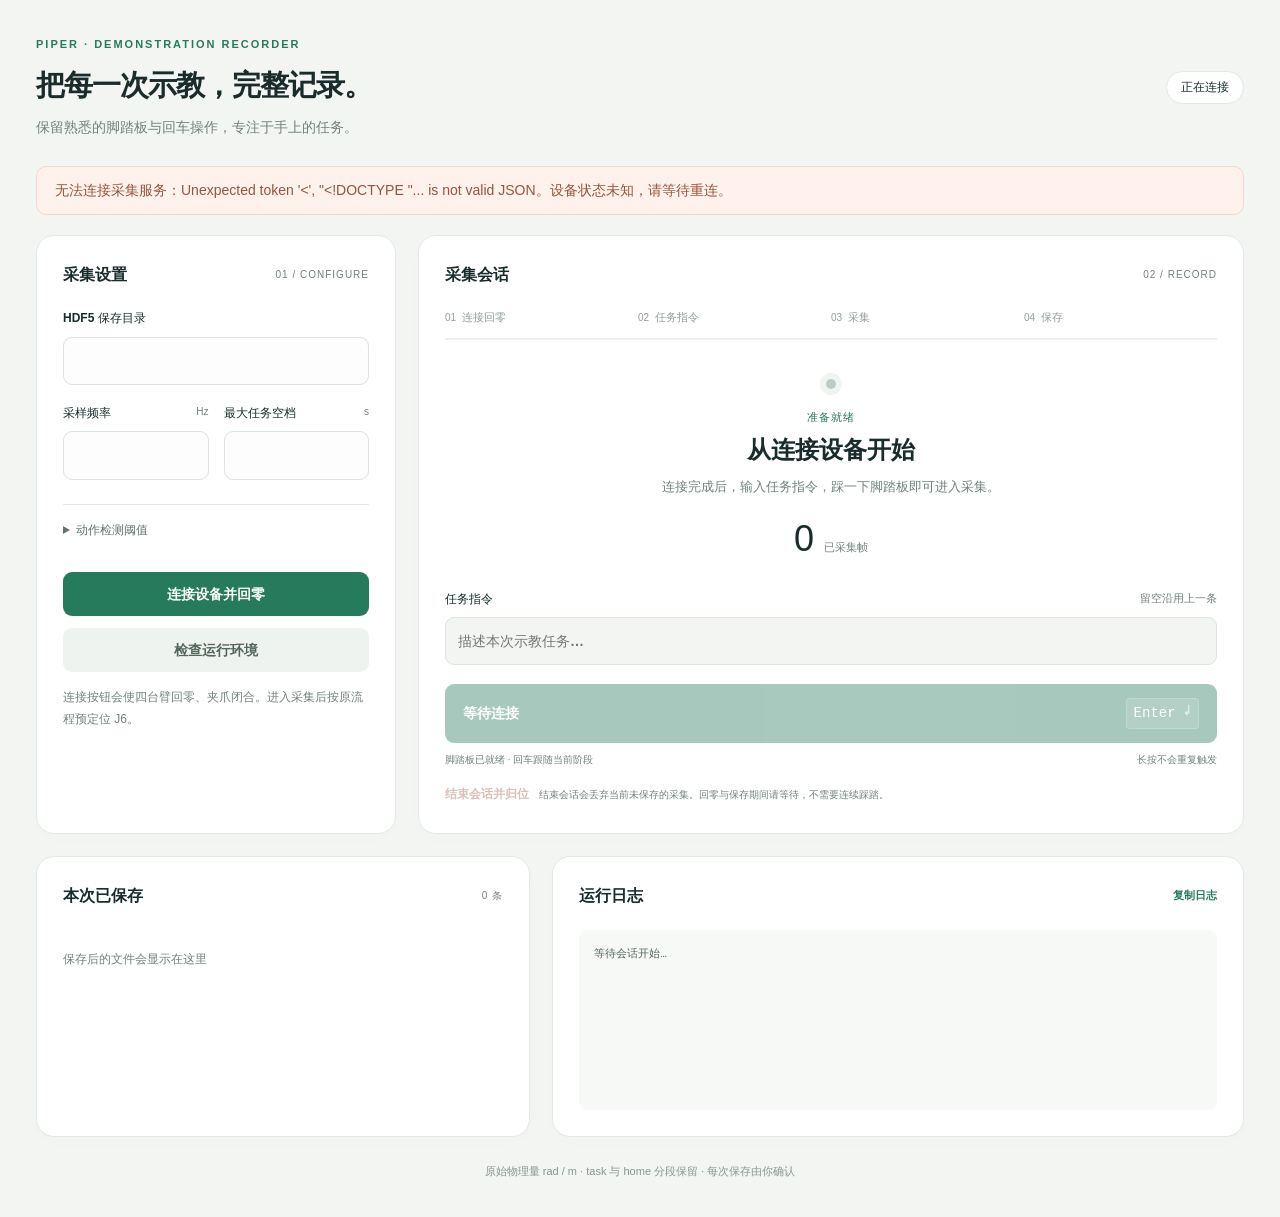
==== web/recorder/index.html @ da50b567 "Integrate workflow web console and harden data and runtime lifecycles Add a unified eight-module wor" ====
<!doctype html><html lang="zh-CN"><head><meta charset="utf-8"><meta name="viewport" content="width=device-width,initial-scale=1"><title>Piper 采集 · easyEmbodiedDeploy</title><link rel="stylesheet" href="styles.css"><script src="app.js" defer></script></head><body>
<main><header><div><p class="eyebrow">PIPER · DEMONSTRATION RECORDER</p><h1>把每一次示教，完整记录。</h1><p class="subtitle">保留熟悉的脚踏板与回车操作，专注于手上的任务。</p></div><span id="connection" class="badge">正在连接</span></header>
<div id="error" class="error" role="alert" hidden></div>
<div class="layout"><section class="card settings"><div class="section-head"><h2>采集设置</h2><span>01 / CONFIGURE</span></div><form id="config"><fieldset id="config-fields"><label>HDF5 保存目录<input name="output" required spellcheck="false"></label><div class="two"><label>采样频率 <small>Hz</small><input name="hz" type="number" min="0.001" step="any" required></label><label>最大任务空档 <small>s</small><input name="max_task_gap_s" type="number" min="0.001" step="any" required></label></div><details><summary>动作检测阈值</summary><label>关节变化 <small>rad</small><input name="start_joint_delta_rad" type="number" min="0.000001" step="any" required></label><label>夹爪变化 <small>m</small><input name="start_gripper_delta_m" type="number" min="0.000001" step="any" required></label><p class="hint">超过阈值后才开始写入 task 帧。跟随仍为 200 Hz，图像仍为 224 × 224。</p></details></fieldset><button id="start" class="primary" type="submit">连接设备并回零</button></form><button id="check" class="quiet">检查运行环境</button><p class="hint">连接按钮会使四台臂回零、夹爪闭合。进入采集后按原流程预定位 J6。</p></section>
<section class="card session"><div class="section-head"><h2>采集会话</h2><span>02 / RECORD</span></div><ol class="steps"><li data-step="home">连接回零</li><li data-step="instruction">任务指令</li><li data-step="capture">采集</li><li data-step="review">保存</li></ol><div class="stage"><span class="pulse" id="pulse"></span><p id="phase-tag">准备就绪</p><h2 id="phase-title">从连接设备开始</h2><p id="phase-help">连接完成后，输入任务指令，踩一下脚踏板即可进入采集。</p><div class="frame-count"><strong id="frames">0</strong><span>已采集帧</span></div></div><label class="task-label">任务指令 <span>留空沿用上一条</span><input id="instruction" autocomplete="off" placeholder="描述本次示教任务…" disabled></label><div class="actions"><button id="pedal" class="primary pedal" disabled><span id="pedal-label">等待连接</span><kbd>Enter ↵</kbd></button><button id="discard" class="quiet" hidden>丢弃本条</button></div><div class="pedal-note"><span id="pedal-status">页面获得焦点后可使用脚踏板</span><span>长按不会重复触发</span></div><button id="stop" class="danger-link" disabled>结束会话并归位</button><p class="hint">结束会话会丢弃当前未保存的采集。回零与保存期间请等待，不需要连续踩踏。</p></section></div>
<div class="bottom"><section class="card"><div class="section-head"><h2>本次已保存</h2><span id="saved-count">0 条</span></div><ul id="saved" class="saved"><li class="empty">保存后的文件会显示在这里</li></ul></section><section class="card"><div class="section-head"><h2>运行日志</h2><button id="copy-log" class="text-button">复制日志</button></div><pre id="logs" tabindex="0">等待会话开始…</pre></section></div><footer>原始物理量 rad / m · task 与 home 分段保留 · 每次保存由你确认</footer></main></body></html>
---- web/recorder/styles.css ----
:root {
  color-scheme: light;
  --bg: #f3f5f3;
  --ink: #192c2b;
  --muted: #72817c;
  --line: #e2e9e4;
  --green: #267b5c;
  --soft: #e9f4ee
}

* {
  box-sizing: border-box
}

body {
  margin: 0;
  background: var(--bg);
  color: var(--ink);
  font: 14px/1.6 -apple-system, BlinkMacSystemFont, "Segoe UI", "PingFang SC", "Microsoft YaHei", sans-serif
}

main {
  max-width: 1420px;
  margin: auto;
  padding: 36px
}

header {
  display: flex;
  align-items: center;
  justify-content: space-between;
  gap: 24px;
  margin-bottom: 28px
}

.eyebrow {
  letter-spacing: 2px;
  font-size: 11px;
  font-weight: 700;
  color: var(--green);
  margin: 0 0 8px
}

h1 {
  font-size: 29px;
  letter-spacing: -1px;
  margin: 0
}

h2 {
  font-size: 16px;
  margin: 0
}

.subtitle {
  color: var(--muted);
  margin: 8px 0 0
}

.badge {
  white-space: nowrap;
  border: 1px solid var(--line);
  border-radius: 24px;
  padding: 6px 14px;
  background: white;
  font-size: 12px
}

.layout {
  display: grid;
  grid-template-columns: 360px 1fr;
  gap: 22px
}

.card {
  background: white;
  border: 1px solid var(--line);
  border-radius: 18px;
  padding: 26px;
  box-shadow: 0 5px 22px #253e2c03
}

.section-head {
  display: flex;
  justify-content: space-between;
  align-items: center;
  margin-bottom: 22px
}

.section-head>span {
  font-size: 10px;
  color: var(--muted);
  letter-spacing: 1px
}

fieldset {
  margin: 0;
  padding: 0;
  border: 0;
  min-width: 0
}

label {
  display: block;
  font-weight: 550;
  font-size: 12px;
  margin-bottom: 19px
}

input {
  display: block;
  width: 100%;
  margin-top: 8px;
  border: 1px solid #dce4de;
  border-radius: 9px;
  padding: 12px;
  background: #fcfdfc;
  color: var(--ink);
  font: inherit;
  font-size: 14px
}

input:focus {
  outline: 3px solid #267b5c20;
  border-color: var(--green)
}

input:disabled {
  background: #f3f5f3;
  color: #85908a
}

small {
  float: right;
  font-weight: 400;
  color: var(--muted)
}

.two {
  display: grid;
  grid-template-columns: 1fr 1fr;
  gap: 15px
}

button {
  font: inherit;
  font-weight: 600;
  border: 0;
  border-radius: 9px;
  padding: 11px 18px;
  cursor: pointer;
  transition: background .15s, opacity .15s
}

button:focus-visible,
summary:focus-visible {
  outline: 3px solid #73bb9d;
  outline-offset: 3px
}

button:disabled {
  cursor: not-allowed;
  opacity: .4
}

.primary {
  background: var(--green);
  color: white
}

.primary:hover:not(:disabled) {
  background: #1e624a
}

.settings .primary,
.settings>.quiet {
  width: 100%;
  margin-top: 12px
}

.quiet {
  background: #eef3ef;
  color: #52665c
}

.hint {
  font-size: 12px;
  color: var(--muted);
  line-height: 1.8;
  margin: 15px 0 0
}

details {
  border-top: 1px solid var(--line);
  padding-top: 16px;
  margin: 5px 0
}

summary {
  cursor: pointer;
  font-size: 12px;
  color: #63756b;
  margin-bottom: 15px
}

.steps {
  display: flex;
  gap: 0;
  list-style: none;
  padding: 0;
  margin: 0 0 18px;
  counter-reset: steps
}

.steps li {
  flex: 1;
  position: relative;
  color: #92a098;
  font-size: 11px;
  border-bottom: 2px solid #edf2ee;
  padding-bottom: 11px
}

.steps li:before {
  counter-increment: steps;
  content: counter(steps, decimal-leading-zero);
  font-size: 10px;
  display: inline-block;
  margin-right: 6px
}

.steps li.active {
  color: var(--green);
  border-color: var(--green)
}

.stage {
  text-align: center;
  padding: 15px 5px 22px
}

.pulse {
  display: inline-block;
  width: 10px;
  height: 10px;
  border-radius: 50%;
  background: #becbc2;
  box-shadow: 0 0 0 6px #f1f5f2
}

.pulse.live {
  background: #268362;
  box-shadow: 0 0 0 6px #e8f4ed
}

#phase-tag {
  font-size: 11px;
  color: var(--green);
  letter-spacing: 1px;
  margin: 14px 0 4px
}

#phase-title {
  font-size: 24px
}

#phase-help {
  font-size: 13px;
  color: var(--muted);
  margin: 8px 0
}

.frame-count {
  display: flex;
  align-items: baseline;
  justify-content: center;
  gap: 10px;
  margin-top: 12px
}

.frame-count strong {
  font-size: 36px;
  font-weight: 500;
  font-variant-numeric: tabular-nums
}

.frame-count span {
  font-size: 11px;
  color: var(--muted)
}

.task-label>span {
  font-size: 11px;
  color: var(--muted);
  font-weight: 400;
  float: right
}

.actions {
  display: flex;
  gap: 10px
}

.pedal {
  flex: 1;
  display: flex;
  align-items: center;
  justify-content: space-between;
  padding: 14px 18px
}

kbd {
  font: 11px/1.4 inherit;
  font-weight: 400;
  background: #ffffff21;
  border: 1px solid #ffffff32;
  border-radius: 4px;
  padding: 3px 7px
}

.pedal-note {
  display: flex;
  justify-content: space-between;
  color: var(--muted);
  font-size: 10px;
  margin: 9px 0 14px
}

.danger-link {
  padding: 3px 0;
  color: #a4644f;
  background: transparent;
  font-size: 12px
}

.session>.hint {
  display: inline;
  font-size: 10px;
  margin-left: 10px
}

.bottom {
  display: grid;
  grid-template-columns: 1fr 1.4fr;
  gap: 22px;
  margin-top: 22px
}

.saved {
  list-style: none;
  margin: 0;
  padding: 0;
  max-height: 205px;
  overflow: auto
}

.saved li {
  padding: 12px 0;
  border-bottom: 1px solid var(--line);
  word-break: break-all;
  font: 12px/1.6 monospace
}

.saved .empty {
  font-family: inherit;
  color: var(--muted);
  border: 0;
  padding-top: 20px
}

.text-button {
  background: none;
  color: var(--green);
  padding: 0;
  font-size: 11px
}

pre {
  margin: 0;
  background: #f7f9f7;
  border-radius: 9px;
  padding: 15px;
  height: 180px;
  overflow: auto;
  white-space: pre-wrap;
  word-break: break-all;
  font: 11px/1.8 ui-monospace, monospace;
  color: #52665c
}

footer {
  text-align: center;
  margin: 26px 0 0;
  color: #88968d;
  font-size: 11px
}

.error {
  background: #fff2ec;
  border: 1px solid #f3d7c9;
  color: #97543c;
  padding: 12px 18px;
  border-radius: 10px;
  margin-bottom: 20px;
  white-space: pre-wrap
}

.error[hidden] {
  display: none
}

@media(max-width:960px) {
  main {
    padding: 20px
  }

  .layout {
    grid-template-columns: 290px 1fr
  }

  .card {
    padding: 20px
  }

  h1 {
    font-size: 24px
  }
}

@media(max-width:740px) {
  header {
    align-items: flex-start
  }

  .layout,
  .bottom {
    grid-template-columns: 1fr
  }

  .session {
    grid-row: 1
  }

  .settings {
    grid-row: 2
  }

  .badge {
    font-size: 10px
  }

  .subtitle {
    font-size: 12px
  }

  .pedal-note {
    flex-wrap: wrap
  }

  h1 {
    font-size: 22px
  }
}

@media(max-width:500px) {
  .steps {
    gap: 8px;
    flex-wrap: wrap
  }

  .steps>li {
    white-space: nowrap
  }
}
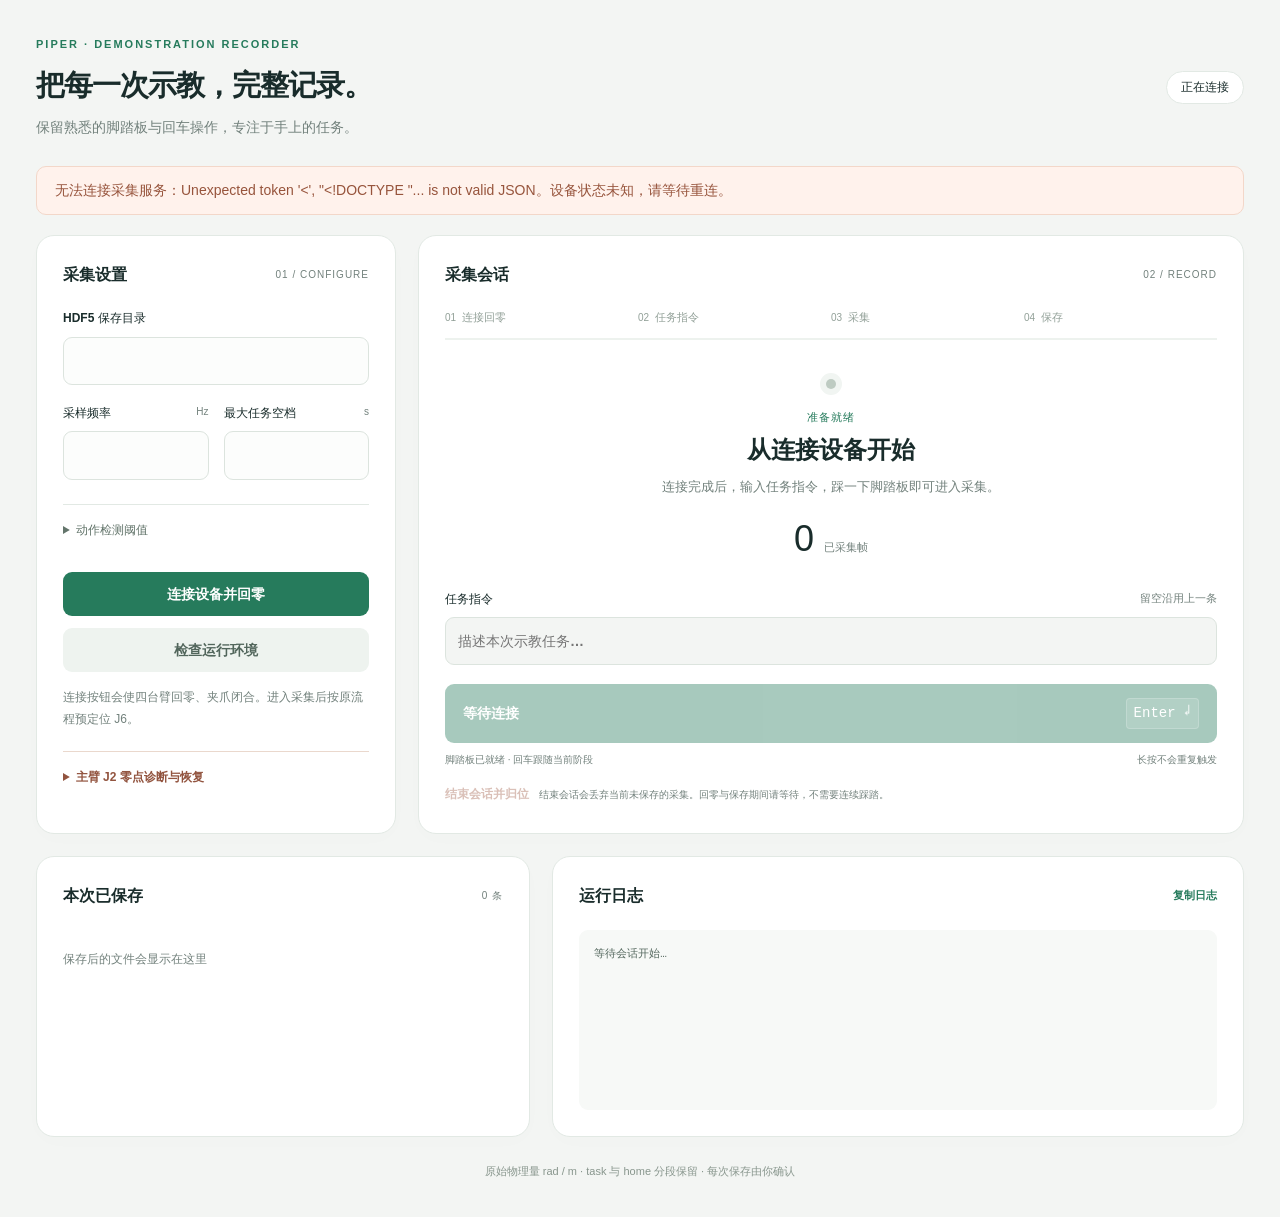
==== commit ceba8243: "feat: harden Piper recovery and temporal data flow" ====
--- a/web/recorder/index.html
+++ b/web/recorder/index.html
@@ -1,6 +1,6 @@
 <!doctype html><html lang="zh-CN"><head><meta charset="utf-8"><meta name="viewport" content="width=device-width,initial-scale=1"><title>Piper 采集 · easyEmbodiedDeploy</title><link rel="stylesheet" href="styles.css"><script src="app.js" defer></script></head><body>
 <main><header><div><p class="eyebrow">PIPER · DEMONSTRATION RECORDER</p><h1>把每一次示教，完整记录。</h1><p class="subtitle">保留熟悉的脚踏板与回车操作，专注于手上的任务。</p></div><span id="connection" class="badge">正在连接</span></header>
 <div id="error" class="error" role="alert" hidden></div>
-<div class="layout"><section class="card settings"><div class="section-head"><h2>采集设置</h2><span>01 / CONFIGURE</span></div><form id="config"><fieldset id="config-fields"><label>HDF5 保存目录<input name="output" required spellcheck="false"></label><div class="two"><label>采样频率 <small>Hz</small><input name="hz" type="number" min="0.001" step="any" required></label><label>最大任务空档 <small>s</small><input name="max_task_gap_s" type="number" min="0.001" step="any" required></label></div><details><summary>动作检测阈值</summary><label>关节变化 <small>rad</small><input name="start_joint_delta_rad" type="number" min="0.000001" step="any" required></label><label>夹爪变化 <small>m</small><input name="start_gripper_delta_m" type="number" min="0.000001" step="any" required></label><p class="hint">超过阈值后才开始写入 task 帧。跟随仍为 200 Hz，图像仍为 224 × 224。</p></details></fieldset><button id="start" class="primary" type="submit">连接设备并回零</button></form><button id="check" class="quiet">检查运行环境</button><p class="hint">连接按钮会使四台臂回零、夹爪闭合。进入采集后按原流程预定位 J6。</p></section>
+<div class="layout"><section class="card settings"><div class="section-head"><h2>采集设置</h2><span>01 / CONFIGURE</span></div><form id="config"><fieldset id="config-fields"><label>HDF5 保存目录<input name="output" required spellcheck="false"></label><div class="two"><label>采样频率 <small>Hz</small><input name="hz" type="number" min="0.001" step="any" required></label><label>最大任务空档 <small>s</small><input name="max_task_gap_s" type="number" min="0.001" step="any" required></label></div><details><summary>动作检测阈值</summary><label>关节变化 <small>rad</small><input name="start_joint_delta_rad" type="number" min="0.000001" step="any" required></label><label>夹爪变化 <small>m</small><input name="start_gripper_delta_m" type="number" min="0.000001" step="any" required></label><p class="hint">超过阈值后才开始写入 task 帧。跟随仍为 200 Hz，图像仍为 224 × 224。</p></details></fieldset><button id="start" class="primary" type="submit">连接设备并回零</button></form><button id="check" class="quiet">检查运行环境</button><p class="hint">连接按钮会使四台臂回零、夹爪闭合。进入采集后按原流程预定位 J6。</p><details id="zero-panel" class="zero-panel"><summary>主臂 J2 零点诊断与恢复</summary><p class="zero-warning">仅用于已出现的 J2 机械零位偏移。先诊断；只有系统匹配已验证的 0xA4 故障模式时才允许标零。</p><div class="two zero-actions"><button type="button" class="quiet zero-inspect" data-side="left">检查左主臂</button><button type="button" class="quiet zero-inspect" data-side="right">检查右主臂</button></div><pre id="zero-result" class="zero-result">尚未检查</pre><label class="zero-confirm"><input id="zero-confirm" type="checkbox">我已现场确认：所选主臂 J2 正停在真实机械下限零位，周围无人处于机械臂运动范围内。</label><button id="zero-repair" type="button" class="repair" disabled>将当前 J2 位置重新标定为零</button><p class="hint">该操作不会自动寻找限位或试探运动。若位置、状态码或其余关节不符合已验证条件，后端会拒绝执行。</p></details></section>
 <section class="card session"><div class="section-head"><h2>采集会话</h2><span>02 / RECORD</span></div><ol class="steps"><li data-step="home">连接回零</li><li data-step="instruction">任务指令</li><li data-step="capture">采集</li><li data-step="review">保存</li></ol><div class="stage"><span class="pulse" id="pulse"></span><p id="phase-tag">准备就绪</p><h2 id="phase-title">从连接设备开始</h2><p id="phase-help">连接完成后，输入任务指令，踩一下脚踏板即可进入采集。</p><div class="frame-count"><strong id="frames">0</strong><span>已采集帧</span></div></div><label class="task-label">任务指令 <span>留空沿用上一条</span><input id="instruction" autocomplete="off" placeholder="描述本次示教任务…" disabled></label><div class="actions"><button id="pedal" class="primary pedal" disabled><span id="pedal-label">等待连接</span><kbd>Enter ↵</kbd></button><button id="discard" class="quiet" hidden>丢弃本条</button></div><div class="pedal-note"><span id="pedal-status">页面获得焦点后可使用脚踏板</span><span>长按不会重复触发</span></div><button id="stop" class="danger-link" disabled>结束会话并归位</button><p class="hint">结束会话会丢弃当前未保存的采集。回零与保存期间请等待，不需要连续踩踏。</p></section></div>
 <div class="bottom"><section class="card"><div class="section-head"><h2>本次已保存</h2><span id="saved-count">0 条</span></div><ul id="saved" class="saved"><li class="empty">保存后的文件会显示在这里</li></ul></section><section class="card"><div class="section-head"><h2>运行日志</h2><button id="copy-log" class="text-button">复制日志</button></div><pre id="logs" tabindex="0">等待会话开始…</pre></section></div><footer>原始物理量 rad / m · task 与 home 分段保留 · 每次保存由你确认</footer></main></body></html>
--- a/web/recorder/styles.css
+++ b/web/recorder/styles.css
@@ -190,6 +190,64 @@
   margin: 15px 0 0
 }
 
+.zero-panel {
+  margin-top: 20px;
+  border-top-color: #ead8cd
+}
+
+.zero-panel>summary {
+  color: #92543f;
+  font-weight: 650
+}
+
+.zero-warning {
+  margin: 0 0 14px;
+  padding: 11px 12px;
+  border-radius: 8px;
+  background: #fff5ef;
+  color: #8b533f;
+  font-size: 11px;
+  line-height: 1.7
+}
+
+.zero-actions {
+  margin-bottom: 10px
+}
+
+.zero-result {
+  height: auto;
+  min-height: 92px;
+  max-height: 190px;
+  margin-bottom: 14px
+}
+
+.zero-confirm {
+  display: grid;
+  grid-template-columns: 18px 1fr;
+  gap: 8px;
+  align-items: start;
+  color: #704536;
+  line-height: 1.55;
+  cursor: pointer
+}
+
+.zero-confirm input {
+  width: 16px;
+  height: 16px;
+  margin: 2px 0 0;
+  accent-color: #a05b43
+}
+
+.repair {
+  width: 100%;
+  background: #a05b43;
+  color: white
+}
+
+.repair:hover:not(:disabled) {
+  background: #804531
+}
+
 details {
   border-top: 1px solid var(--line);
   padding-top: 16px;
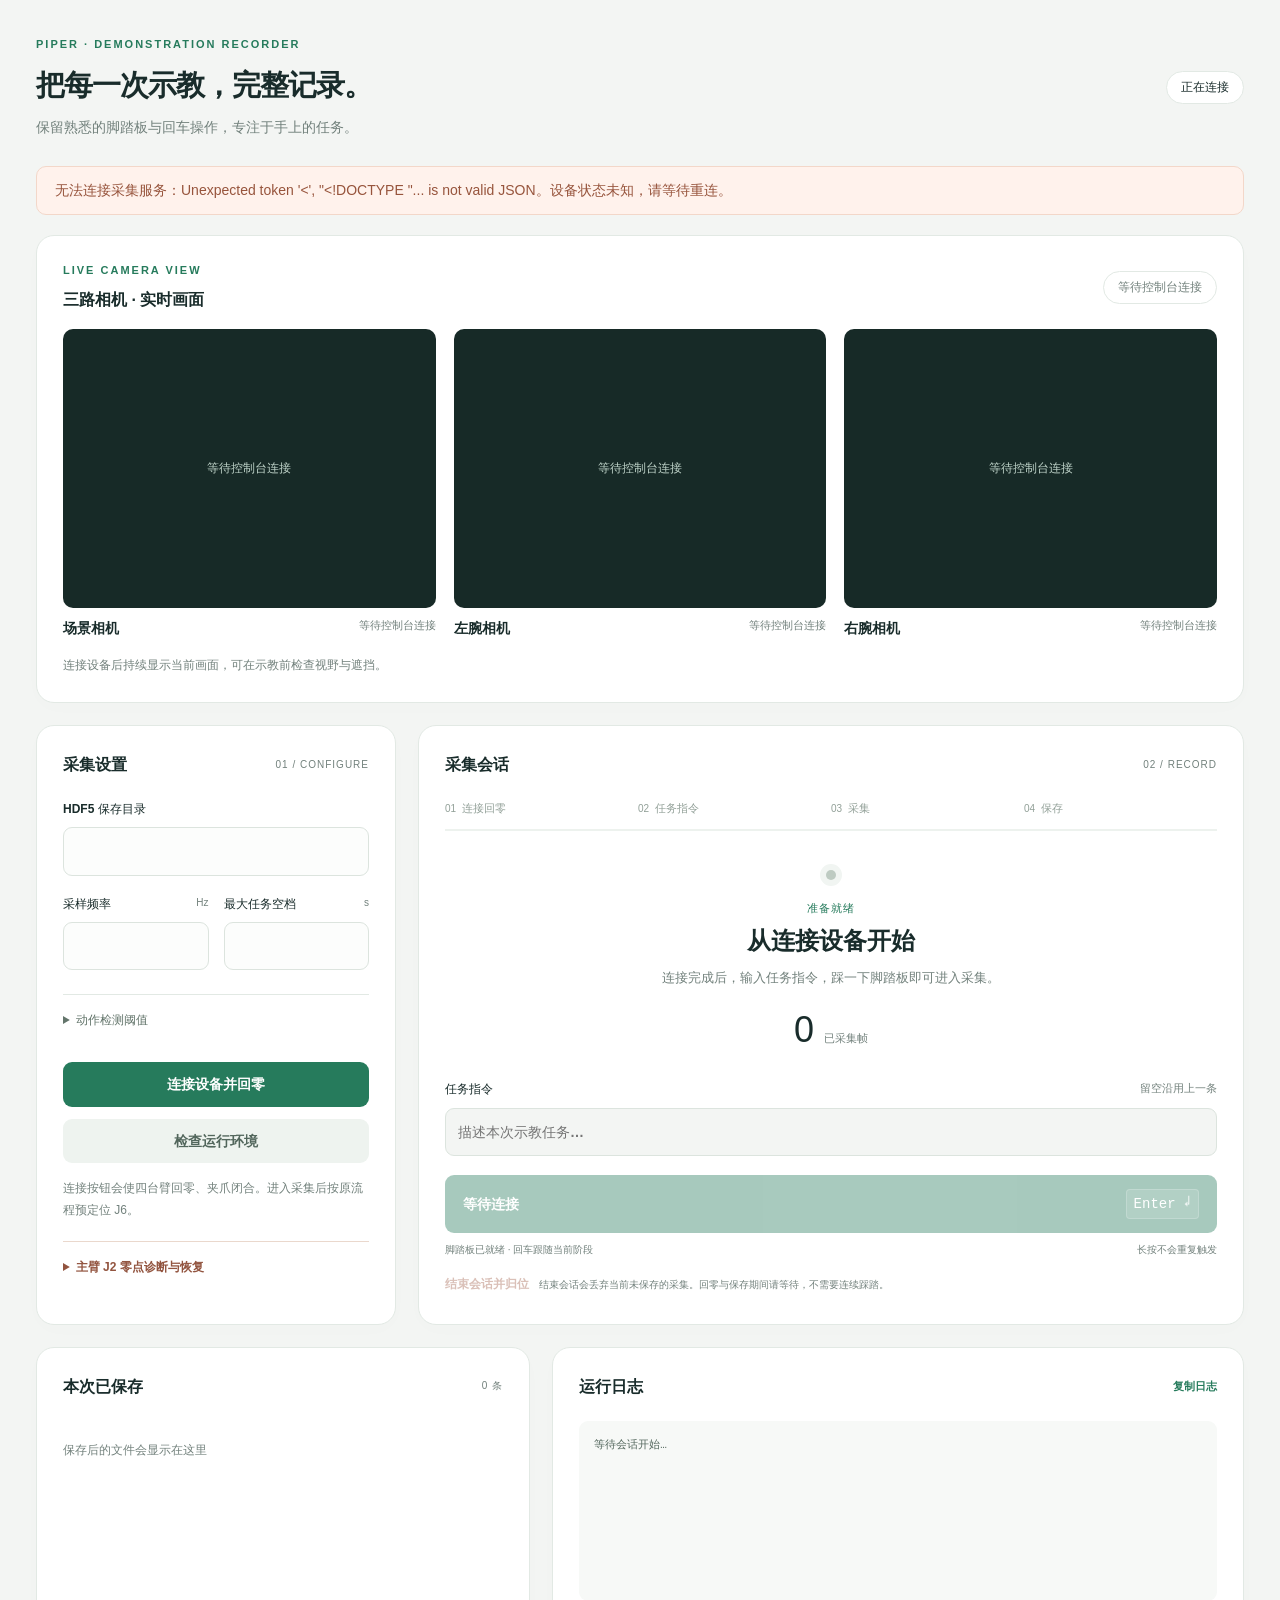
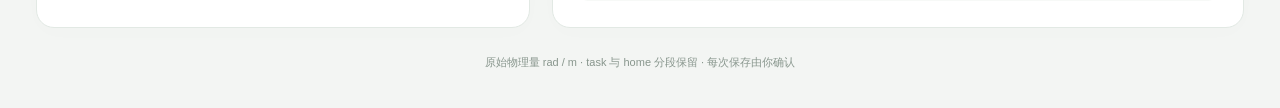
==== commit 96b6e52b: "feat: add live camera preview and smooth trajectory playback" ====
--- a/web/recorder/index.html
+++ b/web/recorder/index.html
@@ -1,6 +1,15 @@
 <!doctype html><html lang="zh-CN"><head><meta charset="utf-8"><meta name="viewport" content="width=device-width,initial-scale=1"><title>Piper 采集 · easyEmbodiedDeploy</title><link rel="stylesheet" href="styles.css"><script src="app.js" defer></script></head><body>
 <main><header><div><p class="eyebrow">PIPER · DEMONSTRATION RECORDER</p><h1>把每一次示教，完整记录。</h1><p class="subtitle">保留熟悉的脚踏板与回车操作，专注于手上的任务。</p></div><span id="connection" class="badge">正在连接</span></header>
 <div id="error" class="error" role="alert" hidden></div>
+<section class="card camera-panel" aria-labelledby="camera-heading">
+  <div class="section-head"><div><p class="eyebrow">LIVE CAMERA VIEW</p><h2 id="camera-heading">三路相机 · 实时画面</h2></div><span id="camera-preview-status" class="badge">等待连接设备</span></div>
+  <div class="camera-grid">
+    <figure class="camera-tile" data-camera="agentview"><div class="camera-image"><img alt="场景相机实时画面" hidden><span class="camera-placeholder">连接设备后显示画面</span></div><figcaption><strong>场景相机</strong><span class="camera-status">未连接</span></figcaption></figure>
+    <figure class="camera-tile" data-camera="left_eye_in_hand"><div class="camera-image"><img alt="左腕相机实时画面" hidden><span class="camera-placeholder">连接设备后显示画面</span></div><figcaption><strong>左腕相机</strong><span class="camera-status">未连接</span></figcaption></figure>
+    <figure class="camera-tile" data-camera="right_eye_in_hand"><div class="camera-image"><img alt="右腕相机实时画面" hidden><span class="camera-placeholder">连接设备后显示画面</span></div><figcaption><strong>右腕相机</strong><span class="camera-status">未连接</span></figcaption></figure>
+  </div>
+  <p class="hint">连接设备后持续显示当前画面，可在示教前检查视野与遮挡。</p>
+</section>
 <div class="layout"><section class="card settings"><div class="section-head"><h2>采集设置</h2><span>01 / CONFIGURE</span></div><form id="config"><fieldset id="config-fields"><label>HDF5 保存目录<input name="output" required spellcheck="false"></label><div class="two"><label>采样频率 <small>Hz</small><input name="hz" type="number" min="0.001" step="any" required></label><label>最大任务空档 <small>s</small><input name="max_task_gap_s" type="number" min="0.001" step="any" required></label></div><details><summary>动作检测阈值</summary><label>关节变化 <small>rad</small><input name="start_joint_delta_rad" type="number" min="0.000001" step="any" required></label><label>夹爪变化 <small>m</small><input name="start_gripper_delta_m" type="number" min="0.000001" step="any" required></label><p class="hint">超过阈值后才开始写入 task 帧。跟随仍为 200 Hz，图像仍为 224 × 224。</p></details></fieldset><button id="start" class="primary" type="submit">连接设备并回零</button></form><button id="check" class="quiet">检查运行环境</button><p class="hint">连接按钮会使四台臂回零、夹爪闭合。进入采集后按原流程预定位 J6。</p><details id="zero-panel" class="zero-panel"><summary>主臂 J2 零点诊断与恢复</summary><p class="zero-warning">仅用于已出现的 J2 机械零位偏移。先诊断；只有系统匹配已验证的 0xA4 故障模式时才允许标零。</p><div class="two zero-actions"><button type="button" class="quiet zero-inspect" data-side="left">检查左主臂</button><button type="button" class="quiet zero-inspect" data-side="right">检查右主臂</button></div><pre id="zero-result" class="zero-result">尚未检查</pre><label class="zero-confirm"><input id="zero-confirm" type="checkbox">我已现场确认：所选主臂 J2 正停在真实机械下限零位，周围无人处于机械臂运动范围内。</label><button id="zero-repair" type="button" class="repair" disabled>将当前 J2 位置重新标定为零</button><p class="hint">该操作不会自动寻找限位或试探运动。若位置、状态码或其余关节不符合已验证条件，后端会拒绝执行。</p></details></section>
 <section class="card session"><div class="section-head"><h2>采集会话</h2><span>02 / RECORD</span></div><ol class="steps"><li data-step="home">连接回零</li><li data-step="instruction">任务指令</li><li data-step="capture">采集</li><li data-step="review">保存</li></ol><div class="stage"><span class="pulse" id="pulse"></span><p id="phase-tag">准备就绪</p><h2 id="phase-title">从连接设备开始</h2><p id="phase-help">连接完成后，输入任务指令，踩一下脚踏板即可进入采集。</p><div class="frame-count"><strong id="frames">0</strong><span>已采集帧</span></div></div><label class="task-label">任务指令 <span>留空沿用上一条</span><input id="instruction" autocomplete="off" placeholder="描述本次示教任务…" disabled></label><div class="actions"><button id="pedal" class="primary pedal" disabled><span id="pedal-label">等待连接</span><kbd>Enter ↵</kbd></button><button id="discard" class="quiet" hidden>丢弃本条</button></div><div class="pedal-note"><span id="pedal-status">页面获得焦点后可使用脚踏板</span><span>长按不会重复触发</span></div><button id="stop" class="danger-link" disabled>结束会话并归位</button><p class="hint">结束会话会丢弃当前未保存的采集。回零与保存期间请等待，不需要连续踩踏。</p></section></div>
 <div class="bottom"><section class="card"><div class="section-head"><h2>本次已保存</h2><span id="saved-count">0 条</span></div><ul id="saved" class="saved"><li class="empty">保存后的文件会显示在这里</li></ul></section><section class="card"><div class="section-head"><h2>运行日志</h2><button id="copy-log" class="text-button">复制日志</button></div><pre id="logs" tabindex="0">等待会话开始…</pre></section></div><footer>原始物理量 rad / m · task 与 home 分段保留 · 每次保存由你确认</footer></main></body></html>
--- a/web/recorder/styles.css
+++ b/web/recorder/styles.css
@@ -70,6 +70,37 @@
   display: grid;
   grid-template-columns: 360px 1fr;
   gap: 22px
+}
+
+.camera-panel {
+  margin-bottom: 22px;
+  border-top: 3px solid var(--green)
+}
+
+.camera-panel .section-head { gap: 12px; margin-bottom: 16px }
+.camera-panel .badge { letter-spacing: 0; font-size: 12px }
+.camera-grid { display: grid; grid-template-columns: repeat(3, minmax(0, 1fr)); gap: 18px }
+.camera-tile { margin: 0; min-width: 0 }
+.camera-image {
+  position: relative;
+  display: grid;
+  place-items: center;
+  aspect-ratio: 4 / 3;
+  overflow: hidden;
+  border-radius: 10px;
+  background: #172a27;
+  color: #c0d4ca
+}
+.camera-image img { width: 100%; height: 100%; object-fit: contain; position: absolute }
+.camera-image img[hidden], .camera-placeholder[hidden] { display: none }
+.camera-placeholder { padding: 16px; text-align: center; font-size: 12px }
+.camera-tile figcaption { display: flex; justify-content: space-between; gap: 8px; margin-top: 9px }
+.camera-status { color: var(--muted); font-size: 11px }
+.camera-tile.live .camera-status { color: var(--green) }
+@media(max-width:740px) {
+  .camera-grid { grid-template-columns: 1fr; gap: 20px }
+  .camera-image { max-height: 240px }
+  .camera-panel .section-head { align-items: flex-start; flex-wrap: wrap }
 }
 
 .card {
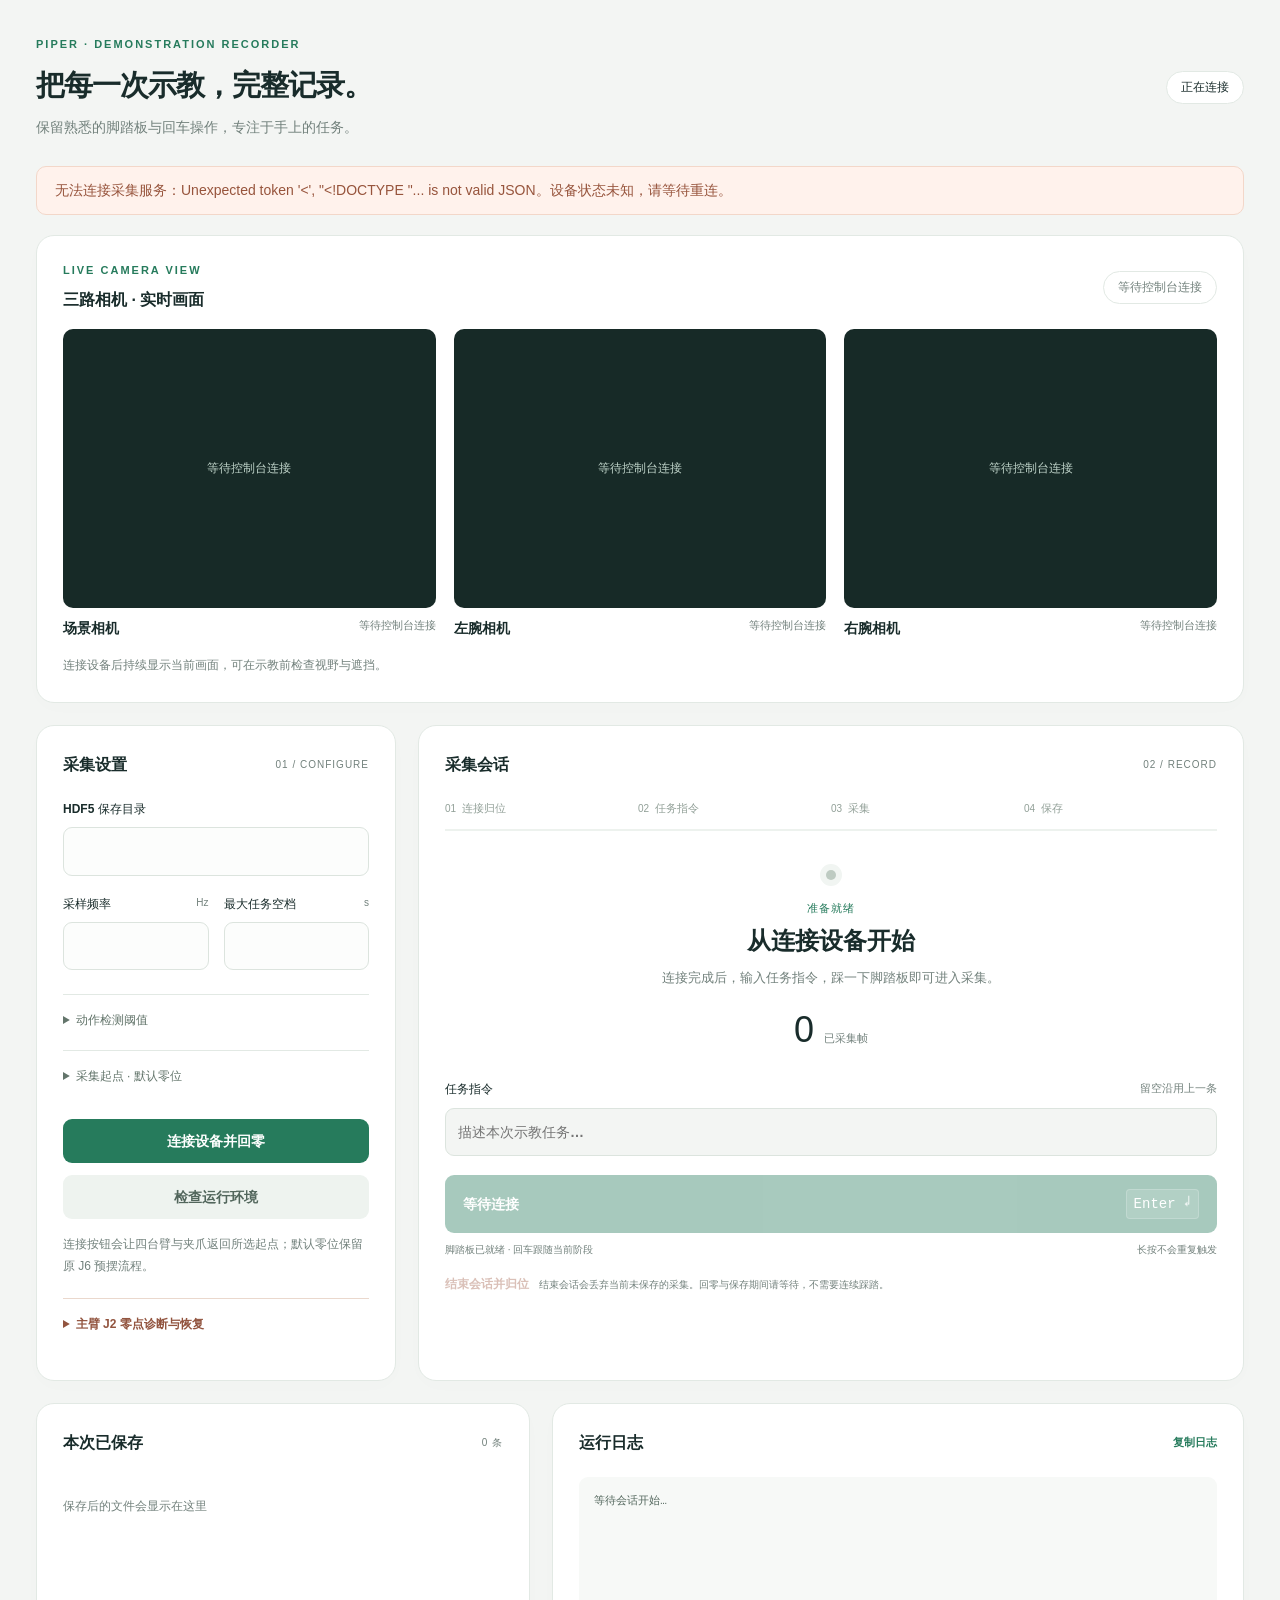
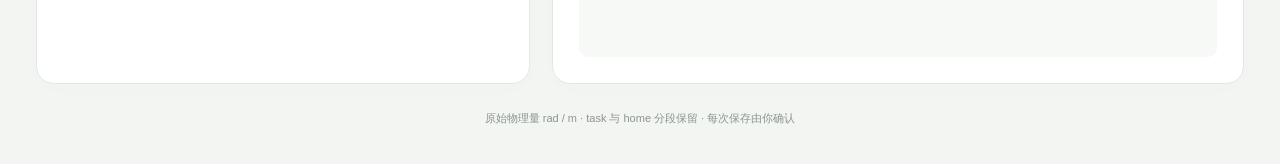
==== commit 47f4c3b6: "feat: add configurable workflows and custom recording start points Add reusable follower waypoints, " ====
--- a/web/recorder/index.html
+++ b/web/recorder/index.html
@@ -10,6 +10,6 @@
   </div>
   <p class="hint">连接设备后持续显示当前画面，可在示教前检查视野与遮挡。</p>
 </section>
-<div class="layout"><section class="card settings"><div class="section-head"><h2>采集设置</h2><span>01 / CONFIGURE</span></div><form id="config"><fieldset id="config-fields"><label>HDF5 保存目录<input name="output" required spellcheck="false"></label><div class="two"><label>采样频率 <small>Hz</small><input name="hz" type="number" min="0.001" step="any" required></label><label>最大任务空档 <small>s</small><input name="max_task_gap_s" type="number" min="0.001" step="any" required></label></div><details><summary>动作检测阈值</summary><label>关节变化 <small>rad</small><input name="start_joint_delta_rad" type="number" min="0.000001" step="any" required></label><label>夹爪变化 <small>m</small><input name="start_gripper_delta_m" type="number" min="0.000001" step="any" required></label><p class="hint">超过阈值后才开始写入 task 帧。跟随仍为 200 Hz，图像仍为 224 × 224。</p></details></fieldset><button id="start" class="primary" type="submit">连接设备并回零</button></form><button id="check" class="quiet">检查运行环境</button><p class="hint">连接按钮会使四台臂回零、夹爪闭合。进入采集后按原流程预定位 J6。</p><details id="zero-panel" class="zero-panel"><summary>主臂 J2 零点诊断与恢复</summary><p class="zero-warning">仅用于已出现的 J2 机械零位偏移。先诊断；只有系统匹配已验证的 0xA4 故障模式时才允许标零。</p><div class="two zero-actions"><button type="button" class="quiet zero-inspect" data-side="left">检查左主臂</button><button type="button" class="quiet zero-inspect" data-side="right">检查右主臂</button></div><pre id="zero-result" class="zero-result">尚未检查</pre><label class="zero-confirm"><input id="zero-confirm" type="checkbox">我已现场确认：所选主臂 J2 正停在真实机械下限零位，周围无人处于机械臂运动范围内。</label><button id="zero-repair" type="button" class="repair" disabled>将当前 J2 位置重新标定为零</button><p class="hint">该操作不会自动寻找限位或试探运动。若位置、状态码或其余关节不符合已验证条件，后端会拒绝执行。</p></details></section>
-<section class="card session"><div class="section-head"><h2>采集会话</h2><span>02 / RECORD</span></div><ol class="steps"><li data-step="home">连接回零</li><li data-step="instruction">任务指令</li><li data-step="capture">采集</li><li data-step="review">保存</li></ol><div class="stage"><span class="pulse" id="pulse"></span><p id="phase-tag">准备就绪</p><h2 id="phase-title">从连接设备开始</h2><p id="phase-help">连接完成后，输入任务指令，踩一下脚踏板即可进入采集。</p><div class="frame-count"><strong id="frames">0</strong><span>已采集帧</span></div></div><label class="task-label">任务指令 <span>留空沿用上一条</span><input id="instruction" autocomplete="off" placeholder="描述本次示教任务…" disabled></label><div class="actions"><button id="pedal" class="primary pedal" disabled><span id="pedal-label">等待连接</span><kbd>Enter ↵</kbd></button><button id="discard" class="quiet" hidden>丢弃本条</button></div><div class="pedal-note"><span id="pedal-status">页面获得焦点后可使用脚踏板</span><span>长按不会重复触发</span></div><button id="stop" class="danger-link" disabled>结束会话并归位</button><p class="hint">结束会话会丢弃当前未保存的采集。回零与保存期间请等待，不需要连续踩踏。</p></section></div>
+<div class="layout"><section class="card settings"><div class="section-head"><h2>采集设置</h2><span>01 / CONFIGURE</span></div><form id="config"><fieldset id="config-fields"><label>HDF5 保存目录<input name="output" required spellcheck="false"></label><div class="two"><label>采样频率 <small>Hz</small><input name="hz" type="number" min="0.001" step="any" required></label><label>最大任务空档 <small>s</small><input name="max_task_gap_s" type="number" min="0.001" step="any" required></label></div><details><summary>动作检测阈值</summary><label>关节变化 <small>rad</small><input name="start_joint_delta_rad" type="number" min="0.000001" step="any" required></label><label>夹爪变化 <small>m</small><input name="start_gripper_delta_m" type="number" min="0.000001" step="any" required></label><p class="hint">超过阈值后才开始写入 task 帧。跟随仍为 200 Hz，图像仍为 224 × 224。</p></details><details id="start-point-panel"><summary id="start-point-summary">采集起点 · 默认零位</summary><p class="hint">每侧主臂和从臂使用同一关节姿态与夹爪宽度。默认零位保留 J6 预摆；自定义起点跳过预摆。</p><label>起点模式<select id="start-point-mode"><option value="zero">默认零位（原流程）</option><option value="custom">自定义起点</option></select></label><div id="start-point-custom" hidden><p class="hint"><strong>1 · 选择来源</strong>（任选一种，左右侧可以分别设置）</p><label>起点名称<input id="start-point-name" value="自定义起点"></label><label>工作流已录关键点<select id="start-point-source"></select></label><button type="button" id="start-point-import" class="quiet">导入选中点（只更新点中包含的侧别）</button><button type="button" id="start-point-refresh" class="quiet">刷新关键点列表</button><p class="hint"><strong>或现场录点：</strong>先结束采集会话并断开工作流设备，用从臂机身按钮进入示教 → 拖到目标并停稳 → 点击下方读取 → 用机身按钮退出示教。读取本身不会移动或释放机械臂。</p><div class="two"><button type="button" id="start-point-left" class="quiet">读取左从臂为左侧起点</button><button type="button" id="start-point-right" class="quiet">读取右从臂为右侧起点</button></div><p class="hint"><strong>2 · 核对目标</strong>　每侧主从臂使用同一组角度与夹爪宽度。</p><pre id="start-point-values" class="zero-result"></pre><p class="hint">连接、每条开始前及结束后均返回此处；等待期间保持位置，开始本条后才恢复主臂拖动。</p></div><button type="button" id="start-point-save" class="quiet">保存起点设置</button><p id="start-point-message" class="hint">保存后跨会话保留，开始和结束采集都会归位到此处。</p></details></fieldset><button id="start" class="primary" type="submit">连接设备并回零</button></form><button id="check" class="quiet">检查运行环境</button><p class="hint">连接按钮会让四台臂与夹爪返回所选起点；默认零位保留原 J6 预摆流程。</p><details id="zero-panel" class="zero-panel"><summary>主臂 J2 零点诊断与恢复</summary><p class="zero-warning">仅用于已出现的 J2 机械零位偏移。先诊断；只有系统匹配已验证的 0xA4 故障模式时才允许标零。</p><div class="two zero-actions"><button type="button" class="quiet zero-inspect" data-side="left">检查左主臂</button><button type="button" class="quiet zero-inspect" data-side="right">检查右主臂</button></div><pre id="zero-result" class="zero-result">尚未检查</pre><label class="zero-confirm"><input id="zero-confirm" type="checkbox">我已现场确认：所选主臂 J2 正停在真实机械下限零位，周围无人处于机械臂运动范围内。</label><button id="zero-repair" type="button" class="repair" disabled>将当前 J2 位置重新标定为零</button><p class="hint">该操作不会自动寻找限位或试探运动。若位置、状态码或其余关节不符合已验证条件，后端会拒绝执行。</p></details></section>
+<section class="card session"><div class="section-head"><h2>采集会话</h2><span>02 / RECORD</span></div><ol class="steps"><li data-step="home">连接归位</li><li data-step="instruction">任务指令</li><li data-step="capture">采集</li><li data-step="review">保存</li></ol><div class="stage"><span class="pulse" id="pulse"></span><p id="phase-tag">准备就绪</p><h2 id="phase-title">从连接设备开始</h2><p id="phase-help">连接完成后，输入任务指令，踩一下脚踏板即可进入采集。</p><div class="frame-count"><strong id="frames">0</strong><span>已采集帧</span></div></div><label class="task-label">任务指令 <span>留空沿用上一条</span><input id="instruction" autocomplete="off" placeholder="描述本次示教任务…" disabled></label><div class="actions"><button id="pedal" class="primary pedal" disabled><span id="pedal-label">等待连接</span><kbd>Enter ↵</kbd></button><button id="discard" class="quiet" hidden>丢弃本条</button></div><div class="pedal-note"><span id="pedal-status">页面获得焦点后可使用脚踏板</span><span>长按不会重复触发</span></div><button id="stop" class="danger-link" disabled>结束会话并归位</button><p class="hint">结束会话会丢弃当前未保存的采集。回零与保存期间请等待，不需要连续踩踏。</p></section></div>
 <div class="bottom"><section class="card"><div class="section-head"><h2>本次已保存</h2><span id="saved-count">0 条</span></div><ul id="saved" class="saved"><li class="empty">保存后的文件会显示在这里</li></ul></section><section class="card"><div class="section-head"><h2>运行日志</h2><button id="copy-log" class="text-button">复制日志</button></div><pre id="logs" tabindex="0">等待会话开始…</pre></section></div><footer>原始物理量 rad / m · task 与 home 分段保留 · 每次保存由你确认</footer></main></body></html>
--- a/web/recorder/styles.css
+++ b/web/recorder/styles.css
@@ -138,7 +138,7 @@
   margin-bottom: 19px
 }
 
-input {
+input, #start-point-panel select {
   display: block;
   width: 100%;
   margin-top: 8px;
@@ -151,7 +151,7 @@
   font-size: 14px
 }
 
-input:focus {
+input:focus, #start-point-panel select:focus {
   outline: 3px solid #267b5c20;
   border-color: var(--green)
 }
